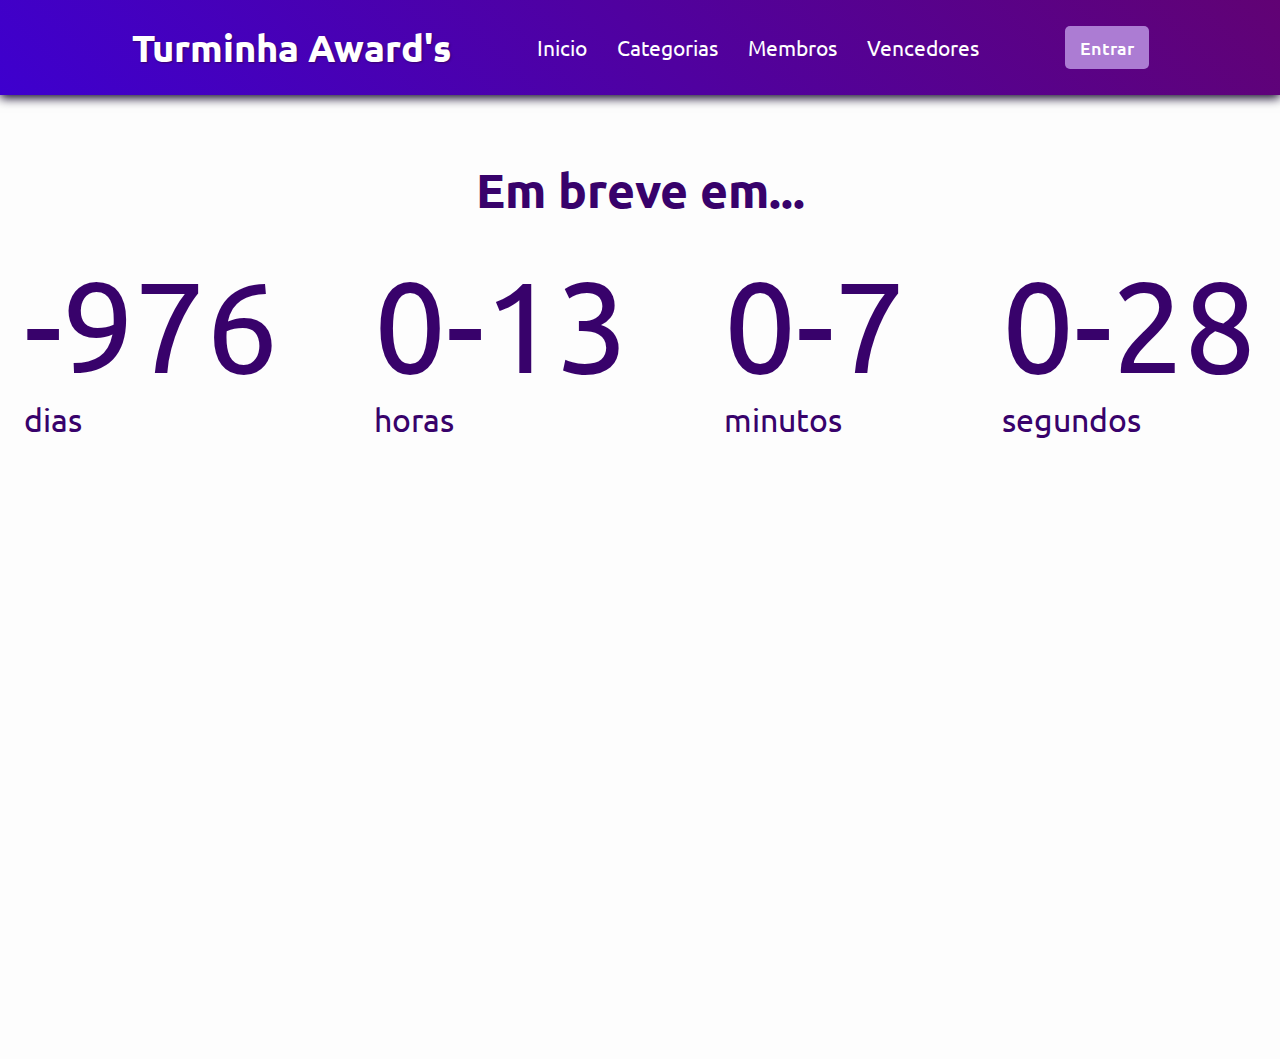
==== index.html @ 47f24516 "Adicionando Home page" ====
<!DOCTYPE html>
<html lang="pt-BR">
  <head>
    <meta charset="UTF-8" />
    <meta http-equiv="X-UA-Compatible" content="IE=edge" />
    <meta name="viewport" content="width=device-width, initial-scale=1.0" />
    <link rel="stylesheet" href="./Assets/css/estilo.css" />
    <link rel="stylesheet" href="./Assets/css/estilo_header.css" />
    <title>Turminha Award's</title>
  </head>
  <body>
    <main>
      <header class="header header-open">
        <nav class="nav-bar">
          <div class="logo">
            <h1>Turminha Award's</h1>
          </div>
          <div class="nav-list">
            <ul>
              <li class="nav-item">
                <a href="./index.html" class="nav-link">Inicio</a>
              </li>
              <li class="nav-item">
                <a href="./salas.html" class="nav-link">Categorias</a>
              </li>
              <li class="nav-item"><a href="#" class="nav-link">Membros</a></li>
              <li class="nav-item">
                <a href="#" class="nav-link">Vencedores</a>
              </li>
            </ul>
          </div>
          <div class="login-button">
            <button><a href="/">Entrar</a></button>
          </div>
          <div class="mobile-menu-icon">
            <button onclick="menuShow()">
              <img class="icon" src="./Assets/img/menu.png" alt="" />
            </button>
          </div>
        </nav>
        <div class="mobile-menu">
          <ul>
            <li class="nav-item">
              <a href="./index.html" class="nav-link">Inicio</a>
            </li>
            <li class="nav-item">
              <a href="./salas.html" class="nav-link">Categorias</a>
            </li>
            <li class="nav-item"><a href="#" class="nav-link">Membros</a></li>
            <li class="nav-item">
              <a href="#" class="nav-link">Vencedores</a>
            </li>
          </ul>
          <div class="login-button">
            <button><a href="/">Entrar</a></button>
          </div>
        </div>
      </header>
      <section>
        <h1>Em breve em...</h1>
          <div class="countdown-container">
            <div class="countdown-el days-c">
              <p class='text'id="days">0</p>
              <span>dias</span>
            </div>
            <div class="countdown-el hours-c">
              <p class="text" id="hours">0</p>
              <span>horas</span>
            </div>
            <div class="countdown-el mins-c">
              <p class="text"id="mins">0</p>
              <span>minutos</span>
            </div>
            <div class="countdown-el seconds-c">
              <p class="text"  id="seconds">0</p>
              <span>segundos</span>
            </div>
          </div>
      </section>
    </main>
    <script src="./Assets/js/menu.js"></script>
    <script src="./Assets/js/contador.js"></script>
  </body>
</html>
---- Assets/css/estilo.css ----
* {
    margin: 0;
    padding: 0;
}

html {
    width: 100%;
    overflow-x: hidden;
}

body {
    width: 100%;
}

main {
    width: 100%;
}

section {
    margin-top: 4em;
    display: flex;
    flex-direction: column;
    align-items: center;
    min-height: 100vh;
    row-gap: 1.7em;

}

section h1 {
    font-size: 3em;
    color: #38026b;
}

div.countdown-container {
    display: flex;
    justify-content: space-around;
    font-size: 2rem;
    column-gap: 3em;
    color: #38026b;
}

.text {
    font-size: 4em;
}
@media screen and (max-width: 730px){
    div.countdown-container {
        display: flex;
        flex-direction: column;
        font-size: 1.5rem;
        column-gap: 3em;
        color: #38026b;
        margin-bottom: 1em;
    }
    
    
    .text {
        font-size: 3em;
    }
}
---- Assets/css/estilo_header.css ----
@import url('https://fonts.googleapis.com/css2?family=Inter:wght@300;500;600&family=Ubuntu:ital,wght@0,500;0,700;1,700&display=swap');

*{
    margin: 0;
    padding: 0;
    font-family: 'Ubuntu';
}
body{
    background-color: #fdfdfd;
}
header {
    background: linear-gradient(45deg, rgb(62, 0, 206), rgb(97, 2, 116));
    box-shadow: 0px 3px 10px #0c0224;
}

.nav-bar {
    display: flex;
    justify-content: space-around;
    align-items: center;
    
    padding: 1.5rem 6rem;
}

.logo {
    display: flex;
    align-items: center;
    
}

.logo h1 {
    color: #fff;
    font-size: 2.4rem;
    text-shadow: 1px 1px 2px #38026b;
    cursor: default;
}

.nav-list {
    display: flex;
    align-items: center;
}

.nav-list ul {
    display: flex;
    justify-content: center;
    list-style: none;
}

.nav-item {
    margin: 0 15px;
}

.nav-link {
    text-decoration: none;
    font-size: 1.3rem;
    color: #ffffff;
    font-weight: 400;
    
}
.nav-link:hover{
    text-decoration: underline;
    transition: 3s;
}

.login-button button {
    border: none;
    padding: 10px 15px;
    border-radius: 5px;
    background-color: #ac7cd3;
}

.login-button button a {
    text-decoration: none;
    color: #fff;
    font-weight: 500;
    font-size: 1.1rem;
}

.mobile-menu-icon {
    display: none;
}

.mobile-menu {
    display: none;
}

@media screen and (max-width: 730px) {
    header{
        column-gap: 1.3rem;
    }
    .logo h1{
        font-size: 1.7rem;
        text-shadow: 1px 1px 2px #026b43;
        cursor: pointer;
    }
    .nav-bar {
        padding: 1.5rem 4rem;
    }
    .nav-item {
        display: none;
    }
    .login-button {
        display: none;
    }
    .mobile-menu-icon {
        display: block;
    }
    .mobile-menu-icon button {
        background-color: transparent;
        border: none;
        cursor: pointer;
    }
    .mobile-menu ul {
        display: flex;
        flex-direction: column;
        text-align: center;
        padding-bottom: 1rem;
    }
    .mobile-menu .nav-item {
        display: block;
        padding-top: 1.2rem;
    }
    .mobile-menu .login-button {
        display: block;
        padding: 1rem 2rem;
    }
    .mobile-menu .login-button button {
        width: 100%;
    }
    .open {
        display: block;
    }
    .icon{
        width: 60%;
    }
}
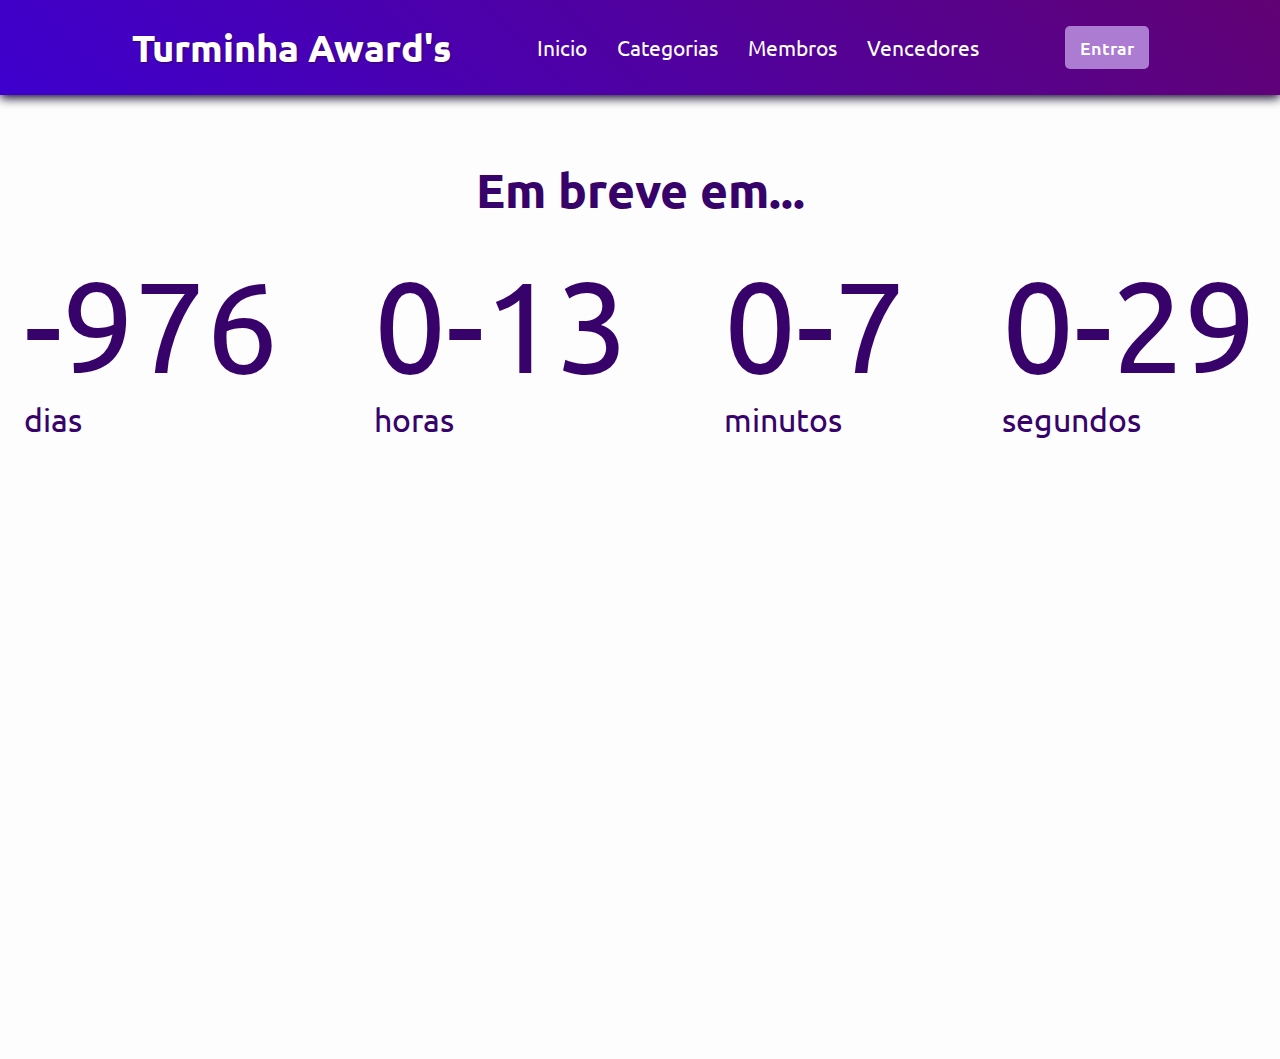
==== commit 6700231b: "adicionando a pagina de categorias" ====
--- a/index.html
+++ b/index.html
@@ -21,7 +21,7 @@
                 <a href="./index.html" class="nav-link">Inicio</a>
               </li>
               <li class="nav-item">
-                <a href="./salas.html" class="nav-link">Categorias</a>
+                <a href="./Categorias.html" class="nav-link">Categorias</a>
               </li>
               <li class="nav-item"><a href="#" class="nav-link">Membros</a></li>
               <li class="nav-item">
@@ -44,7 +44,7 @@
               <a href="./index.html" class="nav-link">Inicio</a>
             </li>
             <li class="nav-item">
-              <a href="./salas.html" class="nav-link">Categorias</a>
+              <a href="./Categorias.html" class="nav-link">Categorias</a>
             </li>
             <li class="nav-item"><a href="#" class="nav-link">Membros</a></li>
             <li class="nav-item">
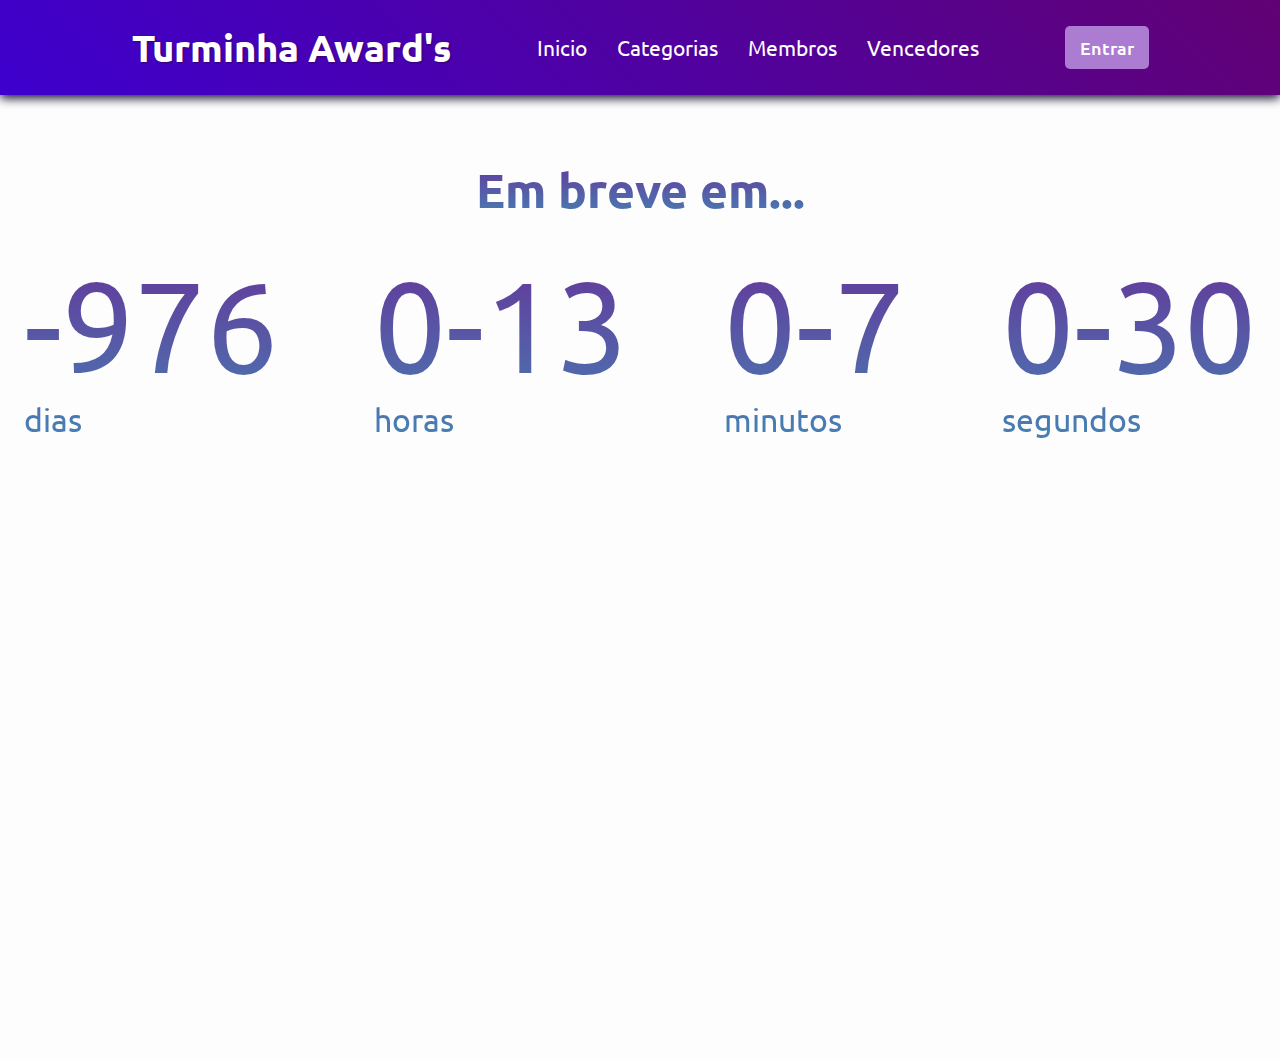
==== commit 013f619f: "adicionando a página de membros" ====
--- a/index.html
+++ b/index.html
@@ -23,7 +23,7 @@
               <li class="nav-item">
                 <a href="./Categorias.html" class="nav-link">Categorias</a>
               </li>
-              <li class="nav-item"><a href="#" class="nav-link">Membros</a></li>
+              <li class="nav-item"><a href="./Membros.html" class="nav-link">Membros</a></li>
               <li class="nav-item">
                 <a href="#" class="nav-link">Vencedores</a>
               </li>
@@ -46,7 +46,7 @@
             <li class="nav-item">
               <a href="./Categorias.html" class="nav-link">Categorias</a>
             </li>
-            <li class="nav-item"><a href="#" class="nav-link">Membros</a></li>
+            <li class="nav-item"><a href="./Membros.html" class="nav-link">Membros</a></li>
             <li class="nav-item">
               <a href="#" class="nav-link">Vencedores</a>
             </li>
--- a/Assets/css/estilo.css
+++ b/Assets/css/estilo.css
@@ -10,6 +10,7 @@
 
 body {
     width: 100%;
+    background-image: -moz-linear-gradient(to bottom, #fff 200%, #c4c2c2);
 }
 
 main {
@@ -28,7 +29,11 @@
 
 section h1 {
     font-size: 3em;
-    color: #38026b;
+    background-image: linear-gradient(to bottom, rebeccapurple, steelblue);
+        color: black;
+        background-clip: text;
+        -webkit-background-clip: text;
+        -webkit-text-fill-color: transparent;
 }
 
 div.countdown-container {
@@ -36,7 +41,11 @@
     justify-content: space-around;
     font-size: 2rem;
     column-gap: 3em;
-    color: #38026b;
+    background-image: linear-gradient(to bottom, rebeccapurple, steelblue);
+        color: black;
+        background-clip: text;
+        -webkit-background-clip: text;
+        -webkit-text-fill-color: transparent;
 }
 
 .text {
@@ -48,8 +57,12 @@
         flex-direction: column;
         font-size: 1.5rem;
         column-gap: 3em;
-        color: #38026b;
         margin-bottom: 1em;
+        background-image: linear-gradient(to bottom, rebeccapurple, steelblue);
+        color: black;
+        background-clip: text;
+        -webkit-background-clip: text;
+        -webkit-text-fill-color: transparent;
     }
     
     
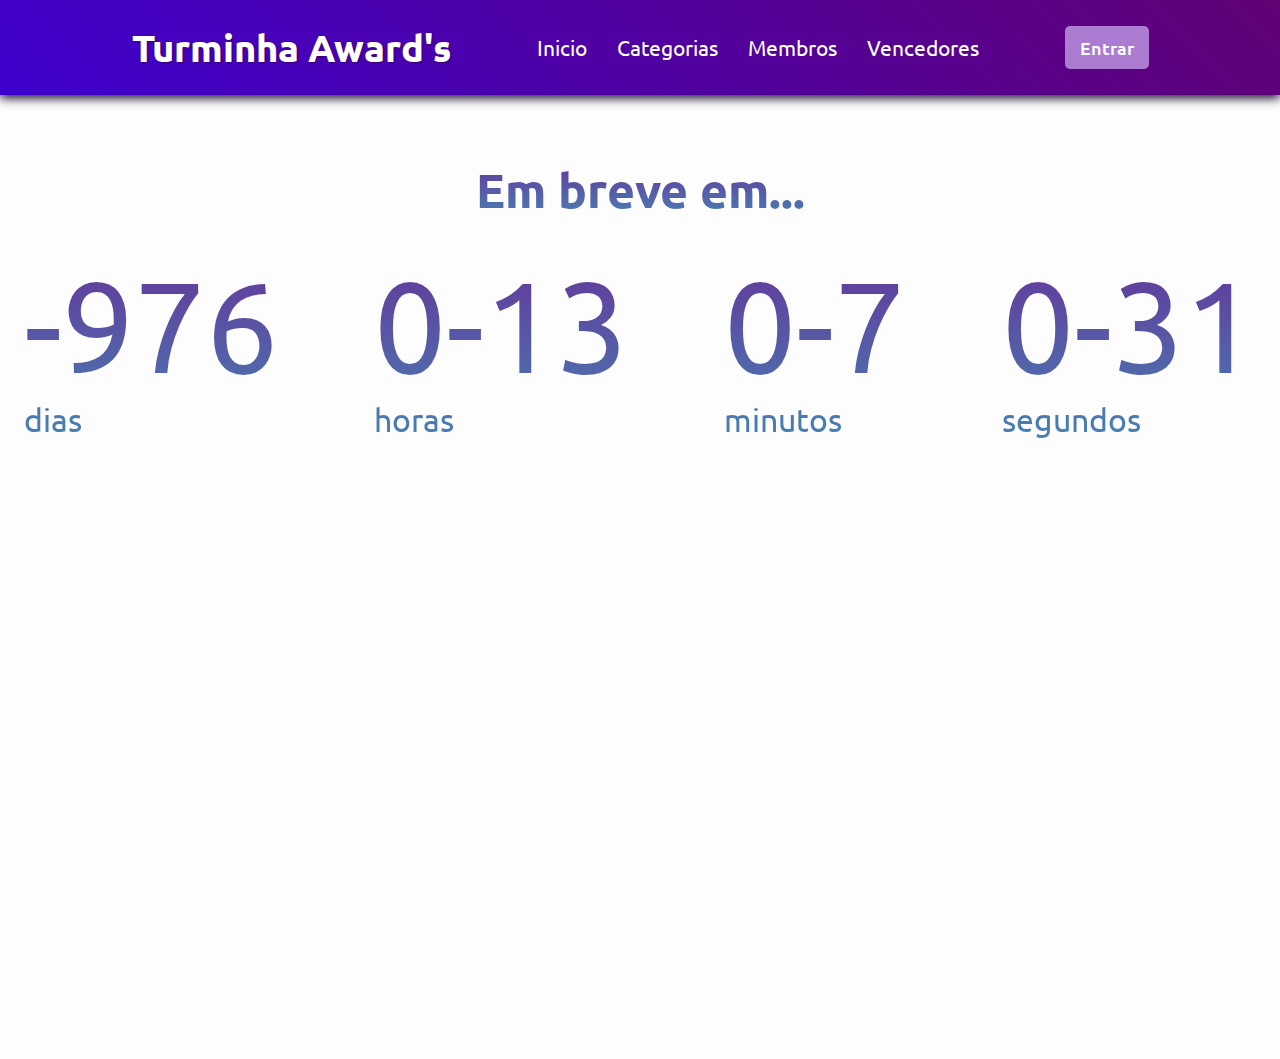
==== commit 286dc1d9: "adicionando aba de vencedores" ====
--- a/index.html
+++ b/index.html
@@ -25,7 +25,7 @@
               </li>
               <li class="nav-item"><a href="./Membros.html" class="nav-link">Membros</a></li>
               <li class="nav-item">
-                <a href="#" class="nav-link">Vencedores</a>
+                <a href="./Vencedores.html" class="nav-link">Vencedores</a>
               </li>
             </ul>
           </div>
@@ -48,7 +48,7 @@
             </li>
             <li class="nav-item"><a href="./Membros.html" class="nav-link">Membros</a></li>
             <li class="nav-item">
-              <a href="#" class="nav-link">Vencedores</a>
+              <a href="./Vencedores.html" class="nav-link">Vencedores</a>
             </li>
           </ul>
           <div class="login-button">
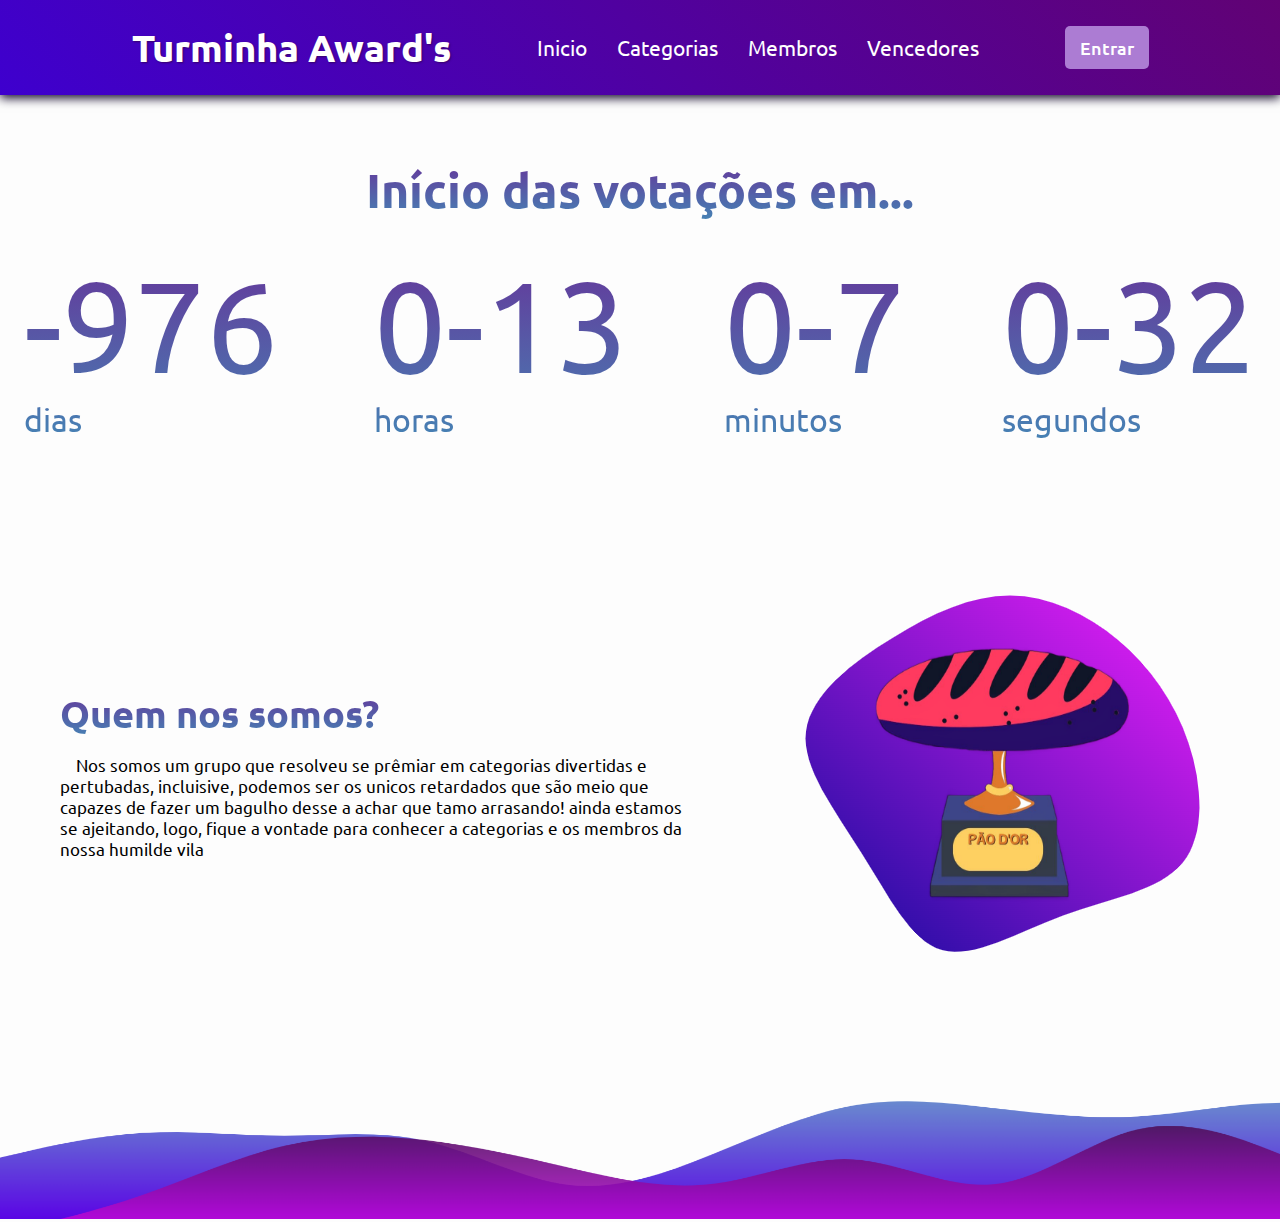
==== commit afe0257c: "adicionando mais conteúdo no index" ====
--- a/index.html
+++ b/index.html
@@ -30,7 +30,7 @@
             </ul>
           </div>
           <div class="login-button">
-            <button><a href="/">Entrar</a></button>
+            <button><a href="./login.html">Entrar</a></button>
           </div>
           <div class="mobile-menu-icon">
             <button onclick="menuShow()">
@@ -52,12 +52,12 @@
             </li>
           </ul>
           <div class="login-button">
-            <button><a href="/">Entrar</a></button>
+            <button><a href="./login.html">Entrar</a></button>
           </div>
         </div>
       </header>
       <section>
-        <h1>Em breve em...</h1>
+        <h1>Início das votações em...</h1>
           <div class="countdown-container">
             <div class="countdown-el days-c">
               <p class='text'id="days">0</p>
@@ -76,7 +76,23 @@
               <span>segundos</span>
             </div>
           </div>
+
+          <div class="quem_somos">
+            <div>
+              <h1>Quem nos somos?</h1>
+              <p> Nos somos um grupo que resolveu se prêmiar em categorias divertidas e pertubadas, incluisive, 
+                podemos ser os unicos retardados que são meio que capazes de fazer um bagulho desse a achar que tamo arrasando! 
+                ainda estamos se ajeitando, logo, fique a vontade para conhecer a categorias e os membros da nossa humilde vila
+              </p>
+            </div>
+
+            <div  class="fundo_trofeu">
+          <img src="./Assets/img/logotrofeupaodor.png" alt="">
+            </div>
+              
+          </div>
       </section>
+      <img src="./Assets/img/wave.png"  id="wave"alt="">
     </main>
     <script src="./Assets/js/menu.js"></script>
     <script src="./Assets/js/contador.js"></script>
--- a/Assets/css/estilo.css
+++ b/Assets/css/estilo.css
@@ -25,6 +25,42 @@
     min-height: 100vh;
     row-gap: 1.7em;
 
+}
+
+.fundo_trofeu{
+        background-image:  url(./graph.png);
+        height: max-content;
+        width: 40em;
+        height: 40em;
+    
+}
+
+.fundo_trofeu img{
+        width:  20em;
+        height:  20em;
+        margin:  10em 9em;
+}
+#wave{
+    width: 100%;
+    height:  10em;
+    top: 0;
+    
+}
+.quem_somos{
+    align-self:  flex-start;
+    width: 100%;
+    display: flex;
+    justify-content: space-around;
+    align-items: center;
+    margin-left:  2em;
+    margin-top:  4em;
+    font-size:  0.8em;
+}
+.quem_somos p{
+    font-size:  1.3em;
+    margin-top:  1em;
+    text-indent:  1rem;
+    width:  38em;
 }
 
 section h1 {
@@ -52,6 +88,12 @@
     font-size: 4em;
 }
 @media screen and (max-width: 730px){
+
+    section h1{
+        font-size:  2em;
+        text-align: center;
+    }
+
     div.countdown-container {
         display: flex;
         flex-direction: column;
@@ -68,5 +110,122 @@
     
     .text {
         font-size: 3em;
+        text-align: center;
+        margin: 0 auto;
     }
+
+    fundo_trofeu{
+        background-image:  url(./graph.png);
+        height: max-content;
+        width: 40em;
+        height: 40em;
+    
+}
+
+.fundo_trofeu img{
+        width:  20em;
+        height:  20em;
+        margin:  10em 9em
+}
+#wave{
+    width: 100%;
+    height:  20em;
+    top: 0;
+    
+}
+.quem_somos{
+    align-self:  flex-start;
+    width: 100%;
+    display: flex;
+    flex-direction: column;
+    justify-content: center;
+    align-items: start;
+    margin-top:  4em;
+    font-size:  0.8em;
+}
+.quem_somos p{
+    font-size:  1.3em;
+    margin-top:  1em;
+    text-indent:  1rem;
+    width:  20em;
+}
+
+}
+
+@media  screen and (max-width:380px) {
+    .fundo_trofeu{
+        background-image:  url(./graph.png);
+        background-size: contain;
+        height: max-content;
+        width: 30em;
+        height: 30em;
+    
+}
+
+.fundo_trofeu img{
+        width:  14em;
+        height:  14em;
+        margin:  8em 8em
+}
+#wave{
+    width: 100%;
+    height:  20em;
+    top: 0;
+    
+}
+.quem_somos{
+    align-self:  flex-start;
+    width: 100%;
+    display: flex;
+    flex-direction: column;
+    justify-content: center;
+    align-items: start;
+    margin-top:  4em;
+    font-size:  0.8em;
+}
+.quem_somos p{
+    font-size:  1.3em;
+    margin-top:  1em;
+    text-indent:  1rem;
+    width:  20em;
+}
+}
+@media  screen and (max-width:325px) {
+    .fundo_trofeu{
+        background-image:  url(./graph.png);
+        background-size: contain;
+        height: max-content;
+        width: 30em;
+        height: 30em;
+    
+}
+
+.fundo_trofeu img{
+        width:  14em;
+        height:  14em;
+        margin:  8em 8em
+}
+#wave{
+    width: 100%;
+    height:  20em;
+    top: 0;
+    
+}
+.quem_somos{
+    align-self:  flex-start;
+    width: 100%;
+    display: flex;
+    flex-direction: column;
+    justify-content: start;
+    align-items: start;
+    margin-top:  4em;
+    font-size:  0.6em;
+    text-align: center;
+}
+.quem_somos p{
+    font-size:  1.3em;
+    margin-top:  1em;
+   
+    width:  20em;
+}
 }--- a/Assets/css/estilo_header.css
+++ b/Assets/css/estilo_header.css
@@ -89,6 +89,7 @@
     }
     .logo h1{
         font-size: 1.7rem;
+        margin-left:  0.39em;
         text-shadow: 1px 1px 2px #026b43;
         cursor: pointer;
     }
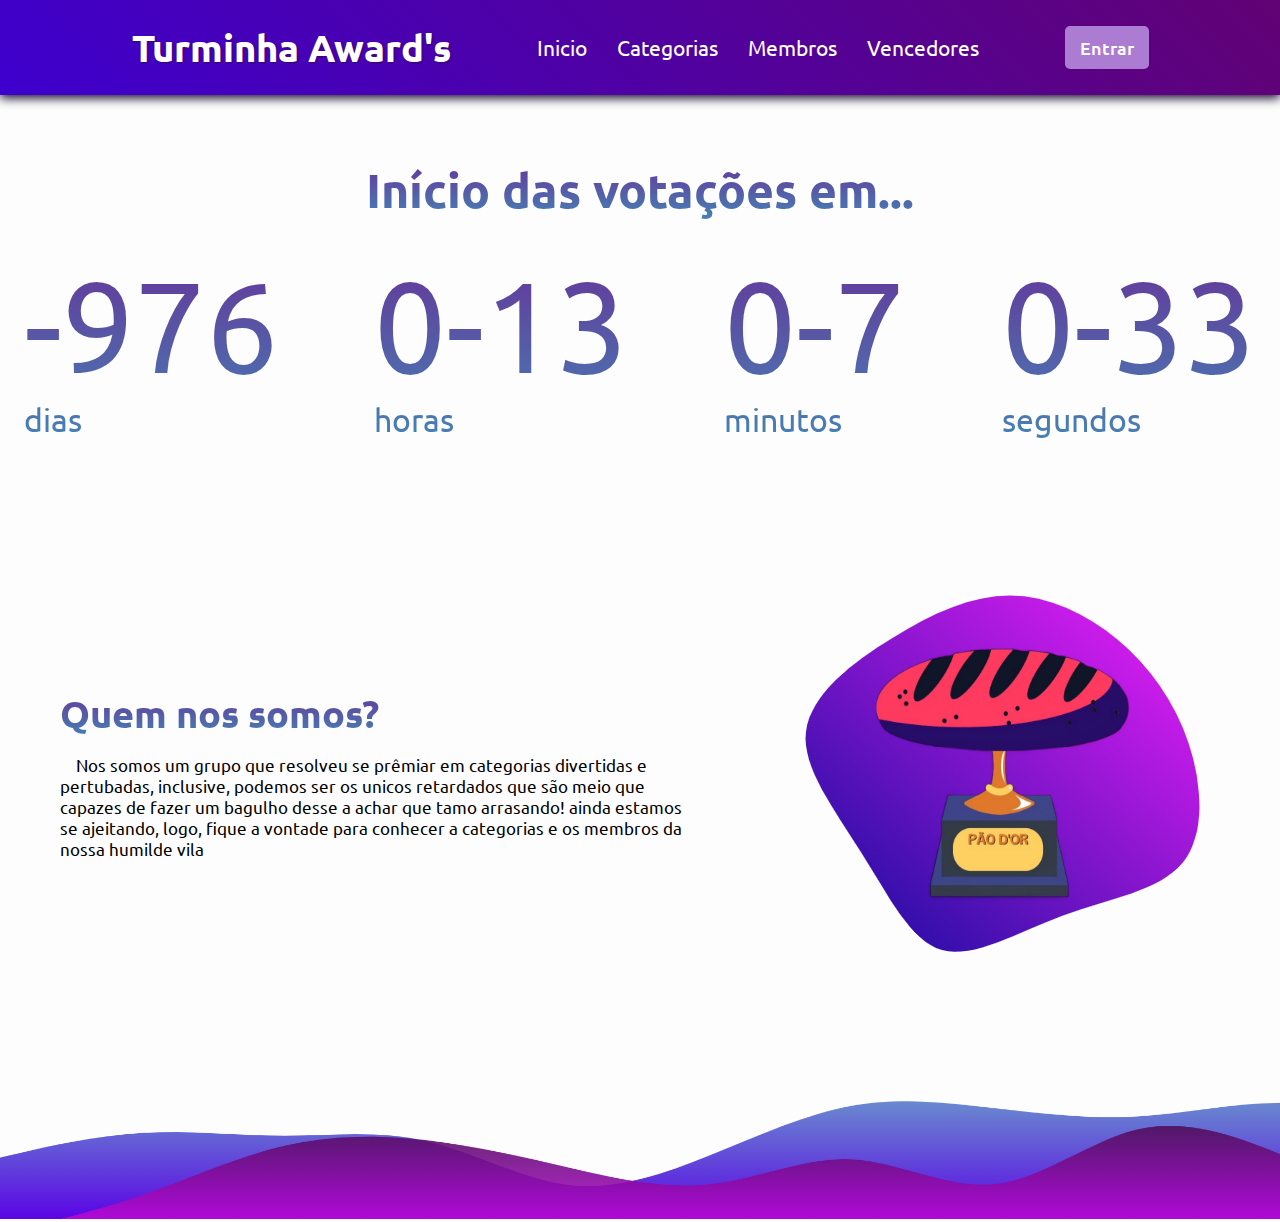
==== commit e691c4d9: "arrumando erros ortográficos" ====
--- a/index.html
+++ b/index.html
@@ -80,7 +80,7 @@
           <div class="quem_somos">
             <div>
               <h1>Quem nos somos?</h1>
-              <p> Nos somos um grupo que resolveu se prêmiar em categorias divertidas e pertubadas, incluisive, 
+              <p> Nos somos um grupo que resolveu se prêmiar em categorias divertidas e pertubadas, inclusive, 
                 podemos ser os unicos retardados que são meio que capazes de fazer um bagulho desse a achar que tamo arrasando! 
                 ainda estamos se ajeitando, logo, fique a vontade para conhecer a categorias e os membros da nossa humilde vila
               </p>
